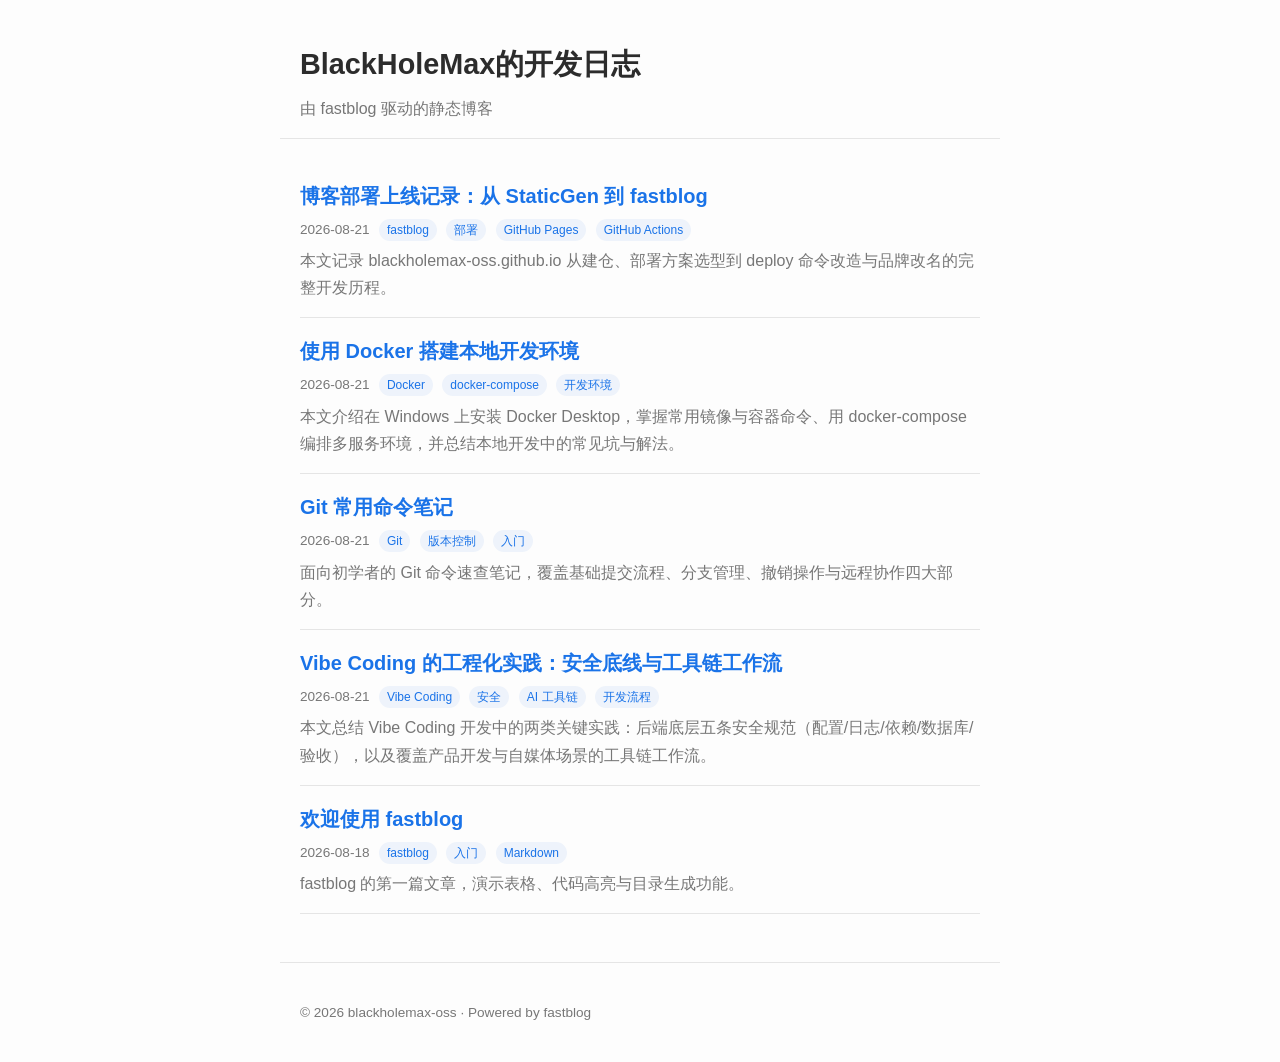
==== index.html @ 2dd8b475 "docs: 新增文章：Vibe Coding 的工程化实践" ====
<!DOCTYPE html>
<html lang="zh-CN">
<head>
  <meta charset="utf-8">
  <meta name="viewport" content="width=device-width, initial-scale=1">
  <title>BlackHoleMax的开发日志 - 首页</title>
  <meta name="description" content="由 fastblog 驱动的静态博客">
  <link rel="stylesheet" href="/static/css/style.css">
</head>
<body>
  <header class="site-header">
    <h1 class="site-title"><a href="/index.html">BlackHoleMax的开发日志</a></h1>
    <p class="site-description">由 fastblog 驱动的静态博客</p>
  </header>

  <main class="site-main">
    
<section class="post-list">
  
  <article class="post-item">
    <h2 class="post-item-title">
      <a href="/posts/blog-deploy-journey.html">博客部署上线记录：从 StaticGen 到 fastblog</a>
    </h2>
    <p class="post-meta">
      2026-08-21
      
      <span class="tag">fastblog</span>
      
      <span class="tag">部署</span>
      
      <span class="tag">GitHub Pages</span>
      
      <span class="tag">GitHub Actions</span>
      
    </p>
    
    <p class="post-summary">本文记录 blackholemax-oss.github.io 从建仓、部署方案选型到 deploy 命令改造与品牌改名的完整开发历程。</p>
    
  </article>
  
  <article class="post-item">
    <h2 class="post-item-title">
      <a href="/posts/docker-local-dev-env.html">使用 Docker 搭建本地开发环境</a>
    </h2>
    <p class="post-meta">
      2026-08-21
      
      <span class="tag">Docker</span>
      
      <span class="tag">docker-compose</span>
      
      <span class="tag">开发环境</span>
      
    </p>
    
    <p class="post-summary">本文介绍在 Windows 上安装 Docker Desktop，掌握常用镜像与容器命令、用 docker-compose 编排多服务环境，并总结本地开发中的常见坑与解法。</p>
    
  </article>
  
  <article class="post-item">
    <h2 class="post-item-title">
      <a href="/posts/git-common-commands.html">Git 常用命令笔记</a>
    </h2>
    <p class="post-meta">
      2026-08-21
      
      <span class="tag">Git</span>
      
      <span class="tag">版本控制</span>
      
      <span class="tag">入门</span>
      
    </p>
    
    <p class="post-summary">面向初学者的 Git 命令速查笔记，覆盖基础提交流程、分支管理、撤销操作与远程协作四大部分。</p>
    
  </article>
  
  <article class="post-item">
    <h2 class="post-item-title">
      <a href="/posts/vibe-coding-practices.html">Vibe Coding 的工程化实践：安全底线与工具链工作流</a>
    </h2>
    <p class="post-meta">
      2026-08-21
      
      <span class="tag">Vibe Coding</span>
      
      <span class="tag">安全</span>
      
      <span class="tag">AI 工具链</span>
      
      <span class="tag">开发流程</span>
      
    </p>
    
    <p class="post-summary">本文总结 Vibe Coding 开发中的两类关键实践：后端底层五条安全规范（配置/日志/依赖/数据库/验收），以及覆盖产品开发与自媒体场景的工具链工作流。</p>
    
  </article>
  
  <article class="post-item">
    <h2 class="post-item-title">
      <a href="/posts/欢迎使用-fastblog.html">欢迎使用 fastblog</a>
    </h2>
    <p class="post-meta">
      2026-08-18
      
      <span class="tag">fastblog</span>
      
      <span class="tag">入门</span>
      
      <span class="tag">Markdown</span>
      
    </p>
    
    <p class="post-summary">fastblog 的第一篇文章，演示表格、代码高亮与目录生成功能。</p>
    
  </article>
  
</section>

  </main>

  <footer class="site-footer">
    <p>&copy; 2026 blackholemax-oss · Powered by fastblog</p>
  </footer>
</body>
</html>
---- static/css/style.css ----
:root {
  --color-bg: #fdfdfd;
  --color-text: #2c2c2c;
  --color-muted: #777;
  --color-accent: #1a73e8;
  --color-border: #e5e5e5;
  --color-table-head: #f0f4f8;
  --color-table-stripe: #f8fafc;
  --color-table-hover: #eef3fb;
  --color-code-bg: #0d1117;
  --color-code-text: #e6edf3;
  --color-code-border: #30363d;
  --max-width: 720px;
}

* { box-sizing: border-box; }

body {
  margin: 0;
  font-family: -apple-system, "Segoe UI", "PingFang SC", "Microsoft YaHei", sans-serif;
  color: var(--color-text);
  background: var(--color-bg);
  line-height: 1.7;
}

.site-header, .site-main, .site-footer {
  max-width: var(--max-width);
  margin: 0 auto;
  padding: 0 1.25rem;
}

.site-header { padding-top: 2.5rem; padding-bottom: 1rem; border-bottom: 1px solid var(--color-border); }
.site-title { margin: 0; font-size: 1.8rem; }
.site-title a { color: var(--color-text); text-decoration: none; }
.site-description { margin: 0.35rem 0 0; color: var(--color-muted); }

.site-main { padding-top: 1.5rem; padding-bottom: 3rem; }

.post-item { padding: 1rem 0; border-bottom: 1px solid var(--color-border); }
.post-item-title { margin: 0 0 0.3rem; font-size: 1.25rem; }
.post-item-title a { color: var(--color-accent); text-decoration: none; }
.post-meta { margin: 0; font-size: 0.85rem; color: var(--color-muted); }
.tag {
  display: inline-block;
  margin-left: 0.35rem;
  padding: 0.05rem 0.5rem;
  border-radius: 999px;
  background: #eef3fb;
  color: var(--color-accent);
  font-size: 0.75rem;
}
.post-summary { margin: 0.4rem 0 0; color: var(--color-muted); }
.post-empty { color: var(--color-muted); }

.post-title { margin-bottom: 0.3rem; }
.post-content img { max-width: 100%; border-radius: 8px; }

/* ---------- 代码块与行内代码 ---------- */
.post-content code {
  font-family: "SFMono-Regular", Consolas, "Liberation Mono", monospace;
  font-size: 0.9em;
}
.post-content :not(pre) > code {
  padding: 0.15em 0.45em;
  border-radius: 5px;
  background: #f0f2f5;
  color: #c7254e;
  font-size: 0.85em;
}
.post-content pre {
  margin: 1.1rem 0;
  padding: 1rem 1.15rem;
  overflow-x: auto;
  border-radius: 10px;
  background: var(--color-code-bg);
  color: var(--color-code-text);
  border: 1px solid var(--color-code-border);
  box-shadow: 0 2px 10px rgba(0, 0, 0, 0.06);
  line-height: 1.6;
}
.post-content pre code {
  padding: 0;
  background: transparent;
  color: inherit;
  font-size: 0.88em;
}
.post-content .highlight {
  margin: 1.1rem 0;
  border-radius: 10px;
  background: var(--color-code-bg);
  border: 1px solid var(--color-code-border);
  box-shadow: 0 2px 10px rgba(0, 0, 0, 0.06);
}
.post-content .highlight pre {
  margin: 0;
  border: 0;
  border-radius: 10px;
  box-shadow: none;
}

/* ---------- 表格样式 ---------- */
.post-content table {
  width: 100%;
  margin: 1.25rem 0;
  border-collapse: separate;
  border-spacing: 0;
  border: 1px solid var(--color-border);
  border-radius: 10px;
  overflow: hidden;
  font-size: 0.95rem;
  box-shadow: 0 1px 4px rgba(0, 0, 0, 0.05);
}
.post-content th,
.post-content td {
  padding: 0.7rem 0.9rem;
  text-align: left;
  border-bottom: 1px solid var(--color-border);
  vertical-align: top;
}
.post-content thead th {
  background: var(--color-table-head);
  color: #1f2933;
  font-weight: 600;
  letter-spacing: 0.02em;
  border-bottom: 2px solid #d9e2ec;
}
.post-content tbody tr:nth-child(even) {
  background: var(--color-table-stripe);
}
.post-content tbody tr:hover {
  background: var(--color-table-hover);
  transition: background 0.15s ease;
}
.post-content tbody tr:last-child td {
  border-bottom: 0;
}

.post-toc {
  padding: 0.6rem 1rem;
  border: 1px solid var(--color-border);
  border-radius: 8px;
  background: #fafafa;
  font-size: 0.9rem;
}
.post-toc ul { margin: 0.3rem 0; padding-left: 1.2rem; }
.post-toc a { color: var(--color-accent); text-decoration: none; }

.site-footer {
  padding: 1.5rem 1.25rem;
  border-top: 1px solid var(--color-border);
  color: var(--color-muted);
  font-size: 0.85rem;
}

/* ---------- Pygments 语法高亮配色（github-dark） ---------- */
.post-content .highlight td.linenos .normal { color: #6e7681; background-color: #0d1117; padding-left: 5px; padding-right: 5px; }
.post-content .highlight span.linenos { color: #6e7681; background-color: #0d1117; padding-left: 5px; padding-right: 5px; }
.post-content .highlight td.linenos .special { color: #e6edf3; background-color: #6e7681; padding-left: 5px; padding-right: 5px; }
.post-content .highlight span.linenos.special { color: #e6edf3; background-color: #6e7681; padding-left: 5px; padding-right: 5px; }
.post-content .highlight .hll { background-color: #6e7681 }
.post-content .highlight .c { color: #8B949E; font-style: italic } /* Comment */
.post-content .highlight .err { color: #F85149 } /* Error */
.post-content .highlight .esc { color: #E6EDF3 } /* Escape */
.post-content .highlight .g { color: #E6EDF3 } /* Generic */
.post-content .highlight .k { color: #FF7B72 } /* Keyword */
.post-content .highlight .l { color: #A5D6FF } /* Literal */
.post-content .highlight .n { color: #E6EDF3 } /* Name */
.post-content .highlight .o { color: #FF7B72; font-weight: bold } /* Operator */
.post-content .highlight .x { color: #E6EDF3 } /* Other */
.post-content .highlight .p { color: #E6EDF3 } /* Punctuation */
.post-content .highlight .ch { color: #8B949E; font-style: italic } /* Comment.Hashbang */
.post-content .highlight .cm { color: #8B949E; font-style: italic } /* Comment.Multiline */
.post-content .highlight .cp { color: #8B949E; font-weight: bold; font-style: italic } /* Comment.Preproc */
.post-content .highlight .cpf { color: #8B949E; font-style: italic } /* Comment.PreprocFile */
.post-content .highlight .c1 { color: #8B949E; font-style: italic } /* Comment.Single */
.post-content .highlight .cs { color: #8B949E; font-weight: bold; font-style: italic } /* Comment.Special */
.post-content .highlight .gd { color: #FFA198; background-color: #490202 } /* Generic.Deleted */
.post-content .highlight .ge { color: #E6EDF3; font-style: italic } /* Generic.Emph */
.post-content .highlight .ges { color: #E6EDF3; font-weight: bold; font-style: italic } /* Generic.EmphStrong */
.post-content .highlight .gr { color: #FFA198 } /* Generic.Error */
.post-content .highlight .gh { color: #79C0FF; font-weight: bold } /* Generic.Heading */
.post-content .highlight .gi { color: #56D364; background-color: #0F5323 } /* Generic.Inserted */
.post-content .highlight .go { color: #8B949E } /* Generic.Output */
.post-content .highlight .gp { color: #8B949E } /* Generic.Prompt */
.post-content .highlight .gs { color: #E6EDF3; font-weight: bold } /* Generic.Strong */
.post-content .highlight .gu { color: #79C0FF } /* Generic.Subheading */
.post-content .highlight .gt { color: #FF7B72 } /* Generic.Traceback */
.post-content .highlight .g-Underline { color: #E6EDF3; text-decoration: underline } /* Generic.Underline */
.post-content .highlight .kc { color: #79C0FF } /* Keyword.Constant */
.post-content .highlight .kd { color: #FF7B72 } /* Keyword.Declaration */
.post-content .highlight .kn { color: #FF7B72 } /* Keyword.Namespace */
.post-content .highlight .kp { color: #79C0FF } /* Keyword.Pseudo */
.post-content .highlight .kr { color: #FF7B72 } /* Keyword.Reserved */
.post-content .highlight .kt { color: #FF7B72 } /* Keyword.Type */
.post-content .highlight .ld { color: #79C0FF } /* Literal.Date */
.post-content .highlight .m { color: #A5D6FF } /* Literal.Number */
.post-content .highlight .s { color: #A5D6FF } /* Literal.String */
.post-content .highlight .na { color: #E6EDF3 } /* Name.Attribute */
.post-content .highlight .nb { color: #E6EDF3 } /* Name.Builtin */
.post-content .highlight .nc { color: #F0883E; font-weight: bold } /* Name.Class */
.post-content .highlight .no { color: #79C0FF; font-weight: bold } /* Name.Constant */
.post-content .highlight .nd { color: #D2A8FF; font-weight: bold } /* Name.Decorator */
.post-content .highlight .ni { color: #FFA657 } /* Name.Entity */
.post-content .highlight .ne { color: #F0883E; font-weight: bold } /* Name.Exception */
.post-content .highlight .nf { color: #D2A8FF; font-weight: bold } /* Name.Function */
.post-content .highlight .nl { color: #79C0FF; font-weight: bold } /* Name.Label */
.post-content .highlight .nn { color: #FF7B72 } /* Name.Namespace */
.post-content .highlight .nx { color: #E6EDF3 } /* Name.Other */
.post-content .highlight .py { color: #79C0FF } /* Name.Property */
.post-content .highlight .nt { color: #7EE787 } /* Name.Tag */
.post-content .highlight .nv { color: #79C0FF } /* Name.Variable */
.post-content .highlight .ow { color: #FF7B72; font-weight: bold } /* Operator.Word */
.post-content .highlight .pm { color: #E6EDF3 } /* Punctuation.Marker */
.post-content .highlight .w { color: #6E7681 } /* Text.Whitespace */
.post-content .highlight .mb { color: #A5D6FF } /* Literal.Number.Bin */
.post-content .highlight .mf { color: #A5D6FF } /* Literal.Number.Float */
.post-content .highlight .mh { color: #A5D6FF } /* Literal.Number.Hex */
.post-content .highlight .mi { color: #A5D6FF } /* Literal.Number.Integer */
.post-content .highlight .mo { color: #A5D6FF } /* Literal.Number.Oct */
.post-content .highlight .sa { color: #79C0FF } /* Literal.String.Affix */
.post-content .highlight .sb { color: #A5D6FF } /* Literal.String.Backtick */
.post-content .highlight .sc { color: #A5D6FF } /* Literal.String.Char */
.post-content .highlight .dl { color: #79C0FF } /* Literal.String.Delimiter */
.post-content .highlight .sd { color: #A5D6FF } /* Literal.String.Doc */
.post-content .highlight .s2 { color: #A5D6FF } /* Literal.String.Double */
.post-content .highlight .se { color: #79C0FF } /* Literal.String.Escape */
.post-content .highlight .sh { color: #79C0FF } /* Literal.String.Heredoc */
.post-content .highlight .si { color: #A5D6FF } /* Literal.String.Interpol */
.post-content .highlight .sx { color: #A5D6FF } /* Literal.String.Other */
.post-content .highlight .sr { color: #79C0FF } /* Literal.String.Regex */
.post-content .highlight .s1 { color: #A5D6FF } /* Literal.String.Single */
.post-content .highlight .ss { color: #A5D6FF } /* Literal.String.Symbol */
.post-content .highlight .bp { color: #E6EDF3 } /* Name.Builtin.Pseudo */
.post-content .highlight .fm { color: #D2A8FF; font-weight: bold } /* Name.Function.Magic */
.post-content .highlight .vc { color: #79C0FF } /* Name.Variable.Class */
.post-content .highlight .vg { color: #79C0FF } /* Name.Variable.Global */
.post-content .highlight .vi { color: #79C0FF } /* Name.Variable.Instance */
.post-content .highlight .vm { color: #79C0FF } /* Name.Variable.Magic */
.post-content .highlight .il { color: #A5D6FF } /* Literal.Number.Integer.Long */
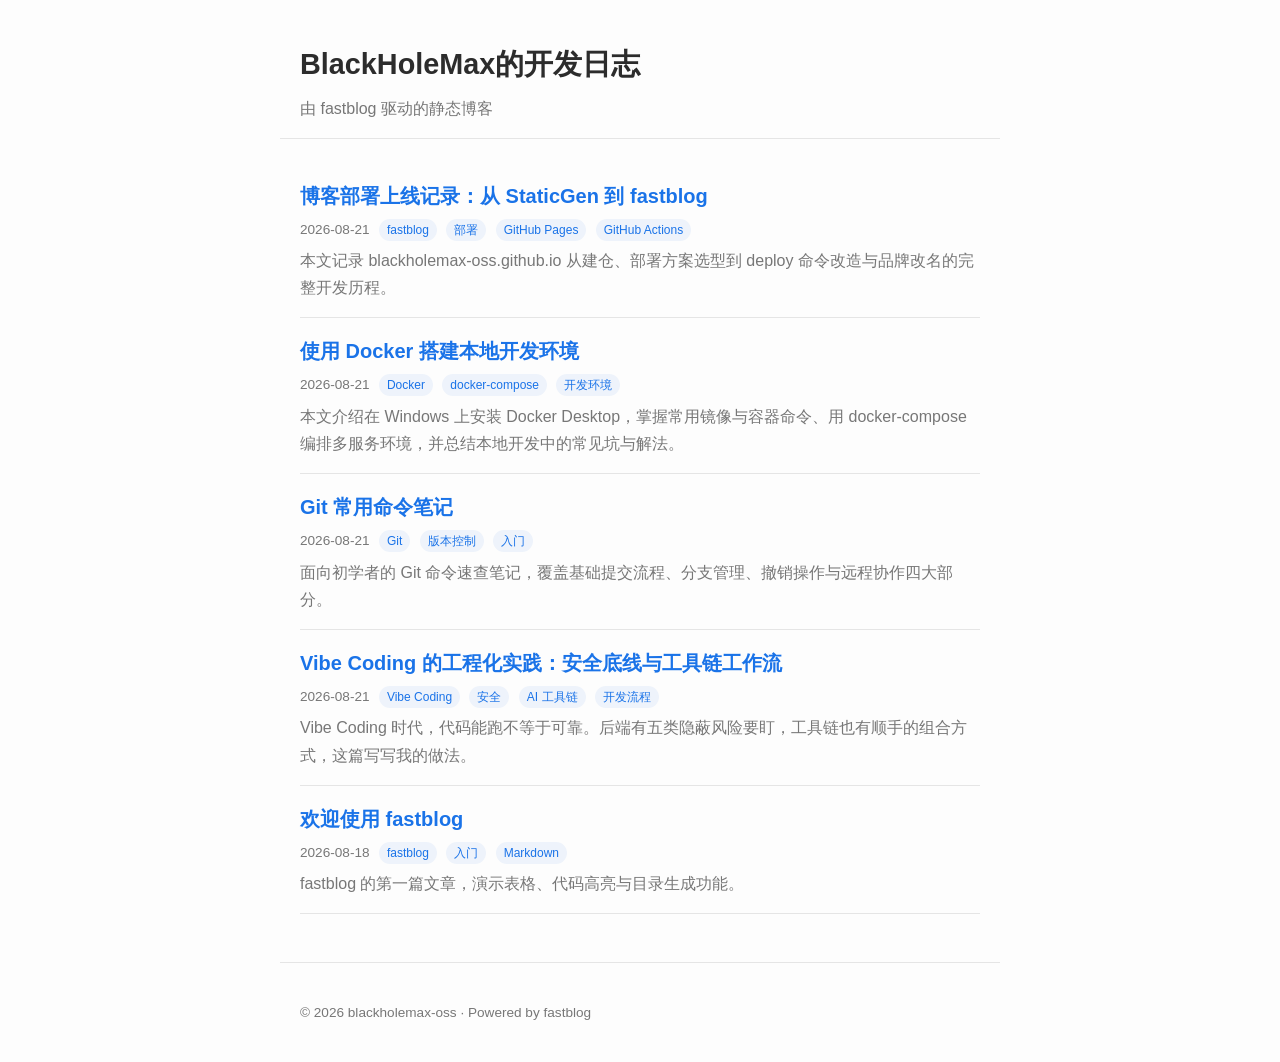
==== commit 995ddebf: "docs: 文章去 AI 味重写：Vibe Coding 的工程化实践" ====
--- a/index.html
+++ b/index.html
@@ -93,7 +93,7 @@
       
     </p>
     
-    <p class="post-summary">本文总结 Vibe Coding 开发中的两类关键实践：后端底层五条安全规范（配置/日志/依赖/数据库/验收），以及覆盖产品开发与自媒体场景的工具链工作流。</p>
+    <p class="post-summary">Vibe Coding 时代，代码能跑不等于可靠。后端有五类隐蔽风险要盯，工具链也有顺手的组合方式，这篇写写我的做法。</p>
     
   </article>
   
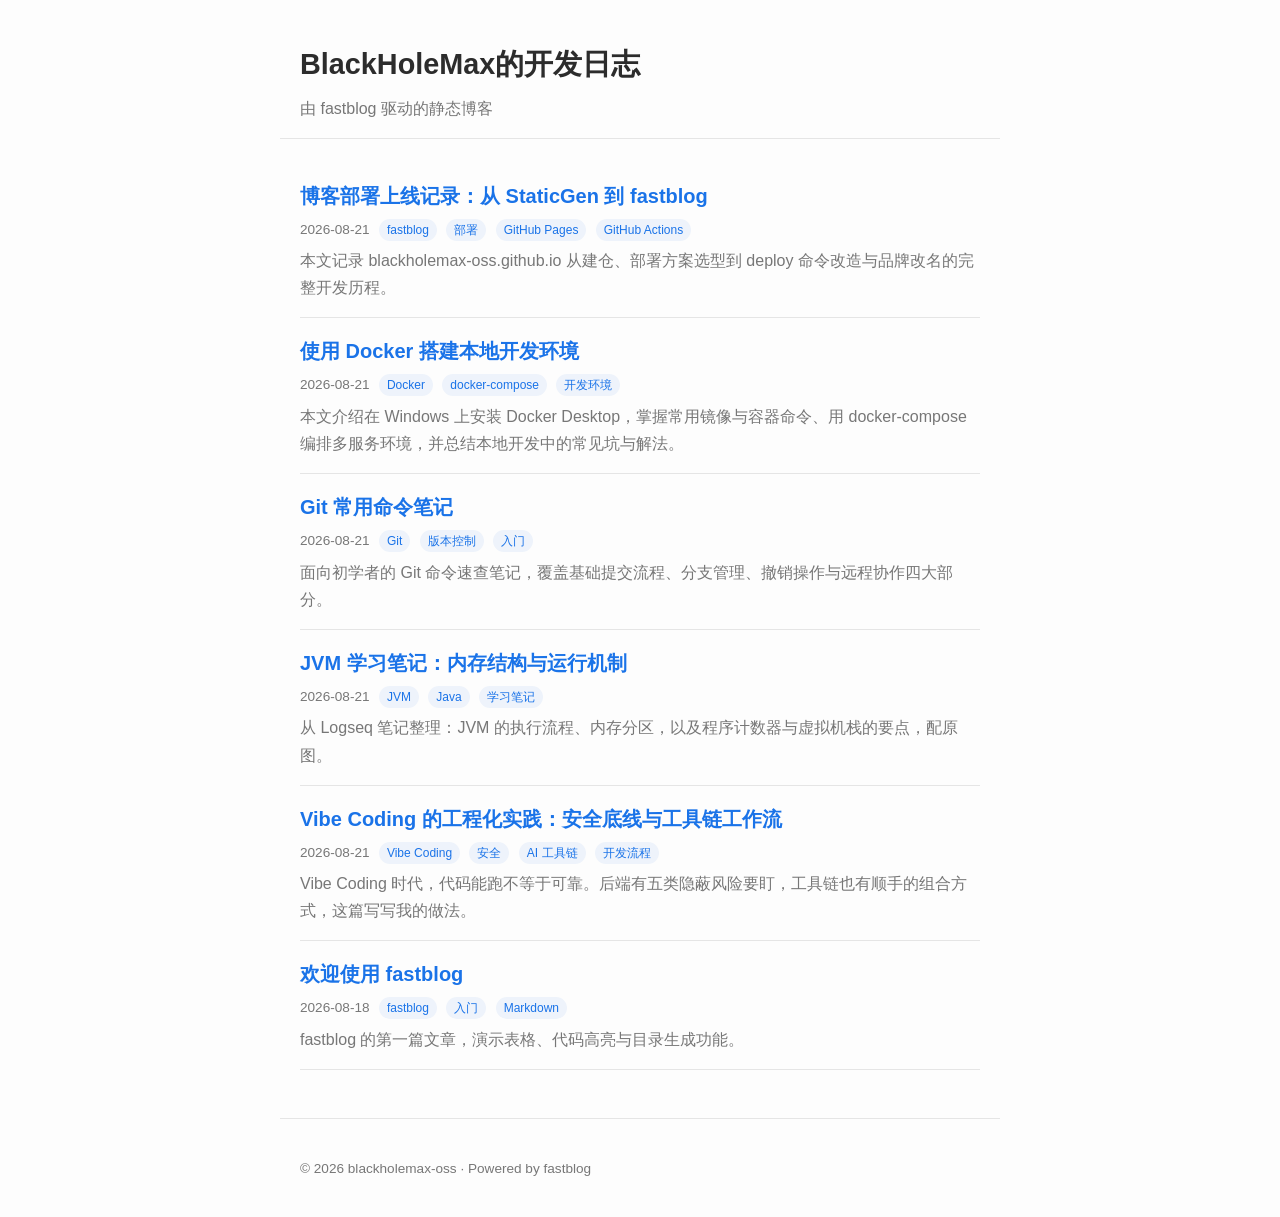
==== commit 0e51f5b3: "docs: 新增文章：JVM 学习笔记" ====
--- a/index.html
+++ b/index.html
@@ -78,6 +78,25 @@
   
   <article class="post-item">
     <h2 class="post-item-title">
+      <a href="/posts/jvm-notes.html">JVM 学习笔记：内存结构与运行机制</a>
+    </h2>
+    <p class="post-meta">
+      2026-08-21
+      
+      <span class="tag">JVM</span>
+      
+      <span class="tag">Java</span>
+      
+      <span class="tag">学习笔记</span>
+      
+    </p>
+    
+    <p class="post-summary">从 Logseq 笔记整理：JVM 的执行流程、内存分区，以及程序计数器与虚拟机栈的要点，配原图。</p>
+    
+  </article>
+  
+  <article class="post-item">
+    <h2 class="post-item-title">
       <a href="/posts/vibe-coding-practices.html">Vibe Coding 的工程化实践：安全底线与工具链工作流</a>
     </h2>
     <p class="post-meta">
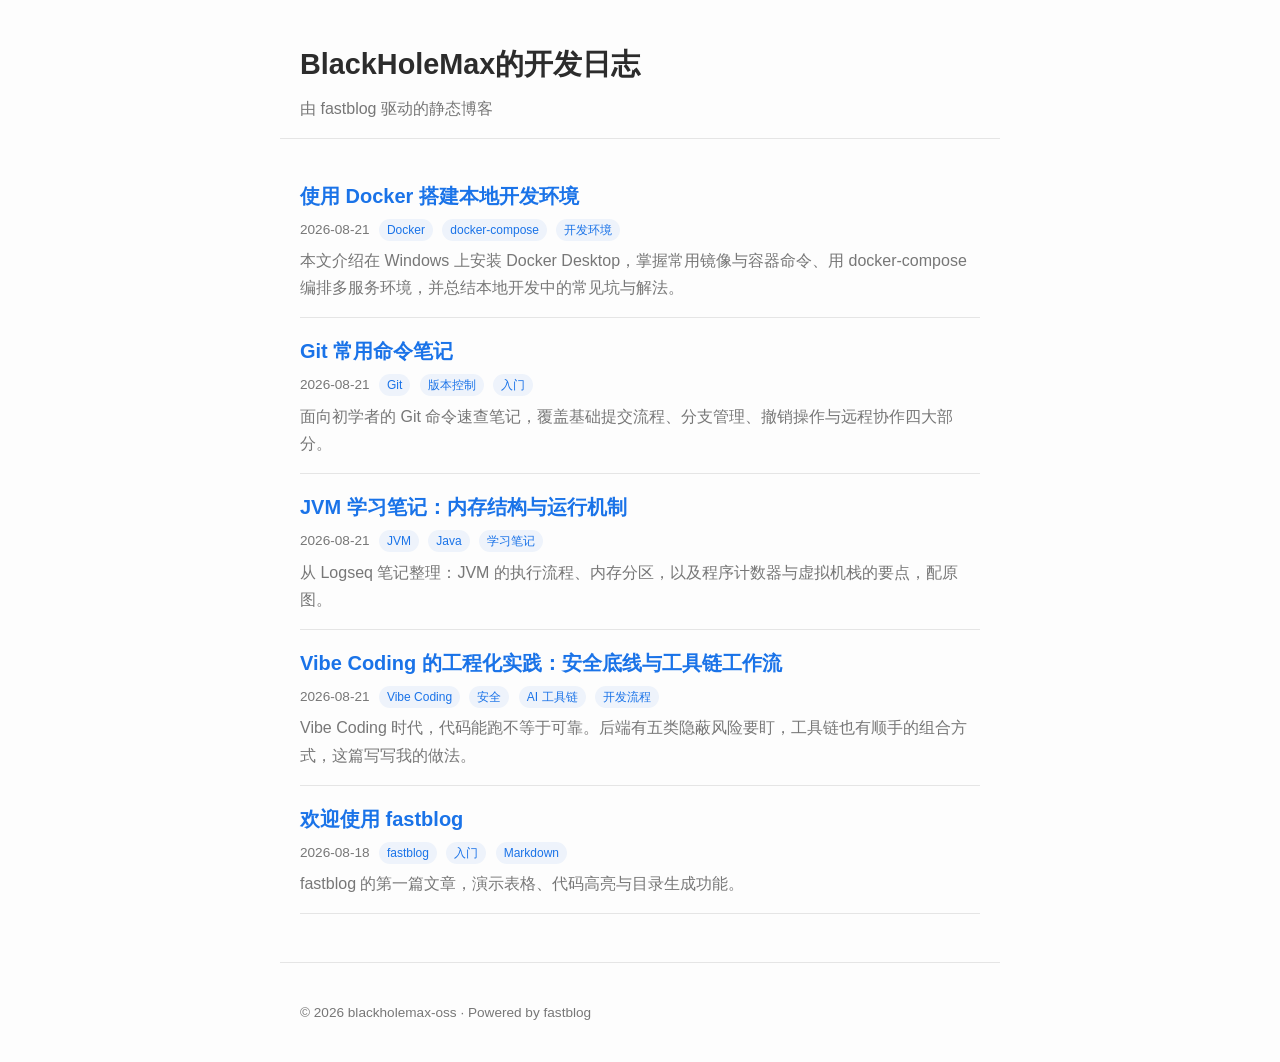
==== commit 37c23c10: "docs: 删除文章：博客部署上线记录" ====
--- a/index.html
+++ b/index.html
@@ -16,27 +16,6 @@
   <main class="site-main">
     
 <section class="post-list">
-  
-  <article class="post-item">
-    <h2 class="post-item-title">
-      <a href="/posts/blog-deploy-journey.html">博客部署上线记录：从 StaticGen 到 fastblog</a>
-    </h2>
-    <p class="post-meta">
-      2026-08-21
-      
-      <span class="tag">fastblog</span>
-      
-      <span class="tag">部署</span>
-      
-      <span class="tag">GitHub Pages</span>
-      
-      <span class="tag">GitHub Actions</span>
-      
-    </p>
-    
-    <p class="post-summary">本文记录 blackholemax-oss.github.io 从建仓、部署方案选型到 deploy 命令改造与品牌改名的完整开发历程。</p>
-    
-  </article>
   
   <article class="post-item">
     <h2 class="post-item-title">
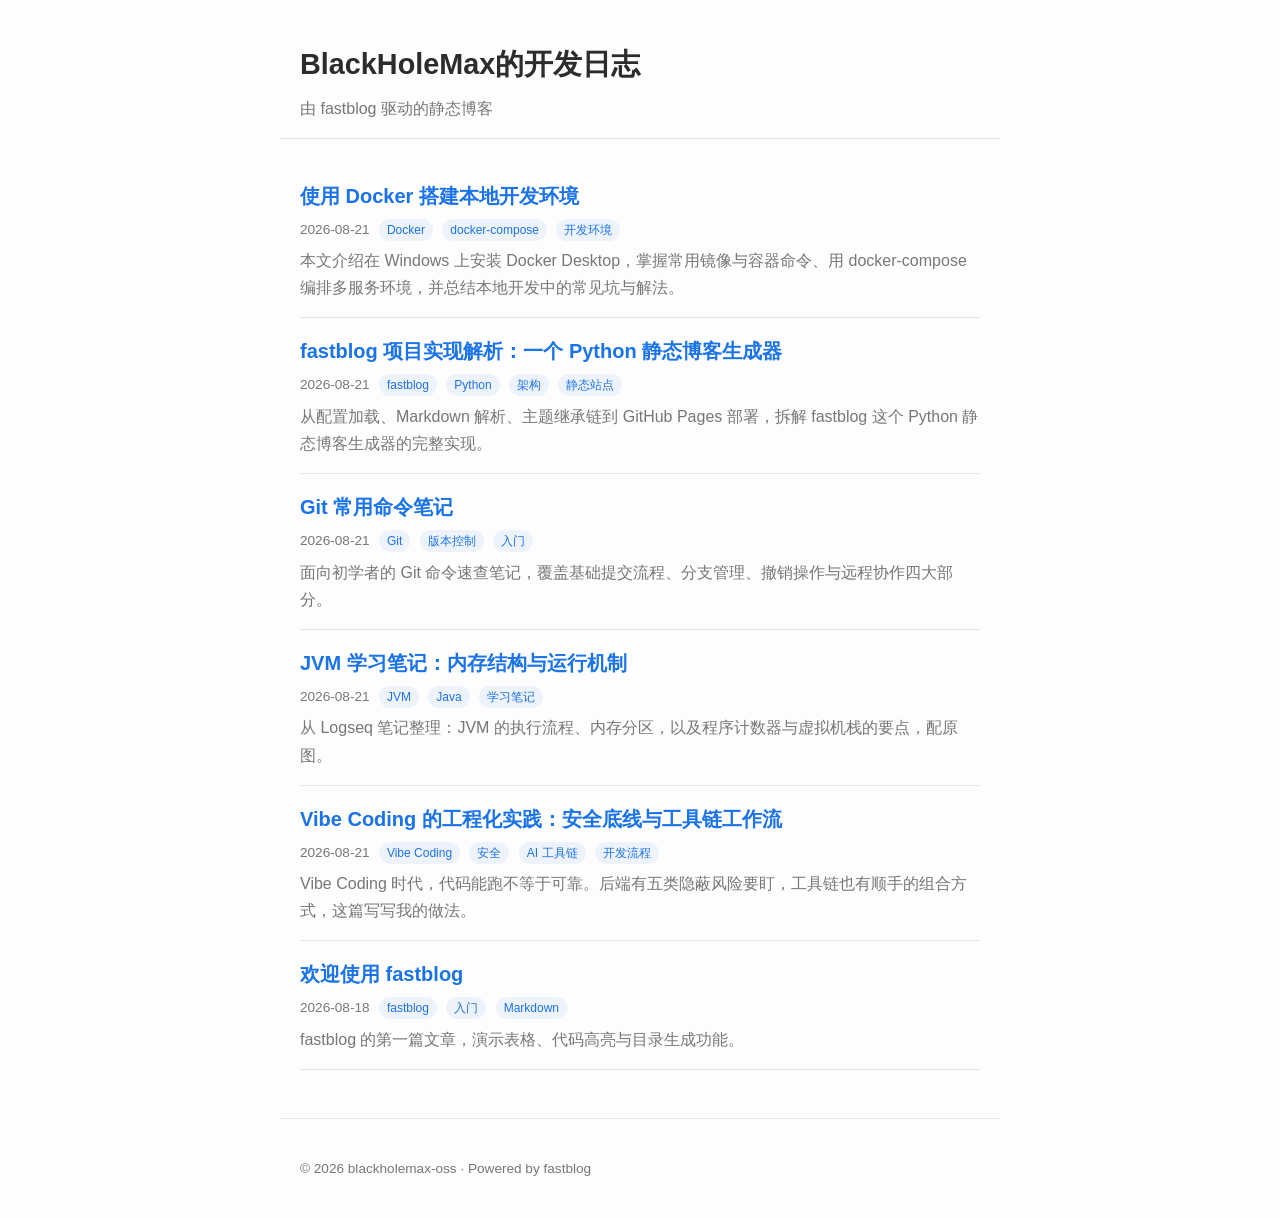
==== commit b549ce47: "docs: 新增文章：fastblog 项目实现解析" ====
--- a/index.html
+++ b/index.html
@@ -33,6 +33,27 @@
     </p>
     
     <p class="post-summary">本文介绍在 Windows 上安装 Docker Desktop，掌握常用镜像与容器命令、用 docker-compose 编排多服务环境，并总结本地开发中的常见坑与解法。</p>
+    
+  </article>
+  
+  <article class="post-item">
+    <h2 class="post-item-title">
+      <a href="/posts/fastblog-project-impl.html">fastblog 项目实现解析：一个 Python 静态博客生成器</a>
+    </h2>
+    <p class="post-meta">
+      2026-08-21
+      
+      <span class="tag">fastblog</span>
+      
+      <span class="tag">Python</span>
+      
+      <span class="tag">架构</span>
+      
+      <span class="tag">静态站点</span>
+      
+    </p>
+    
+    <p class="post-summary">从配置加载、Markdown 解析、主题继承链到 GitHub Pages 部署，拆解 fastblog 这个 Python 静态博客生成器的完整实现。</p>
     
   </article>
   
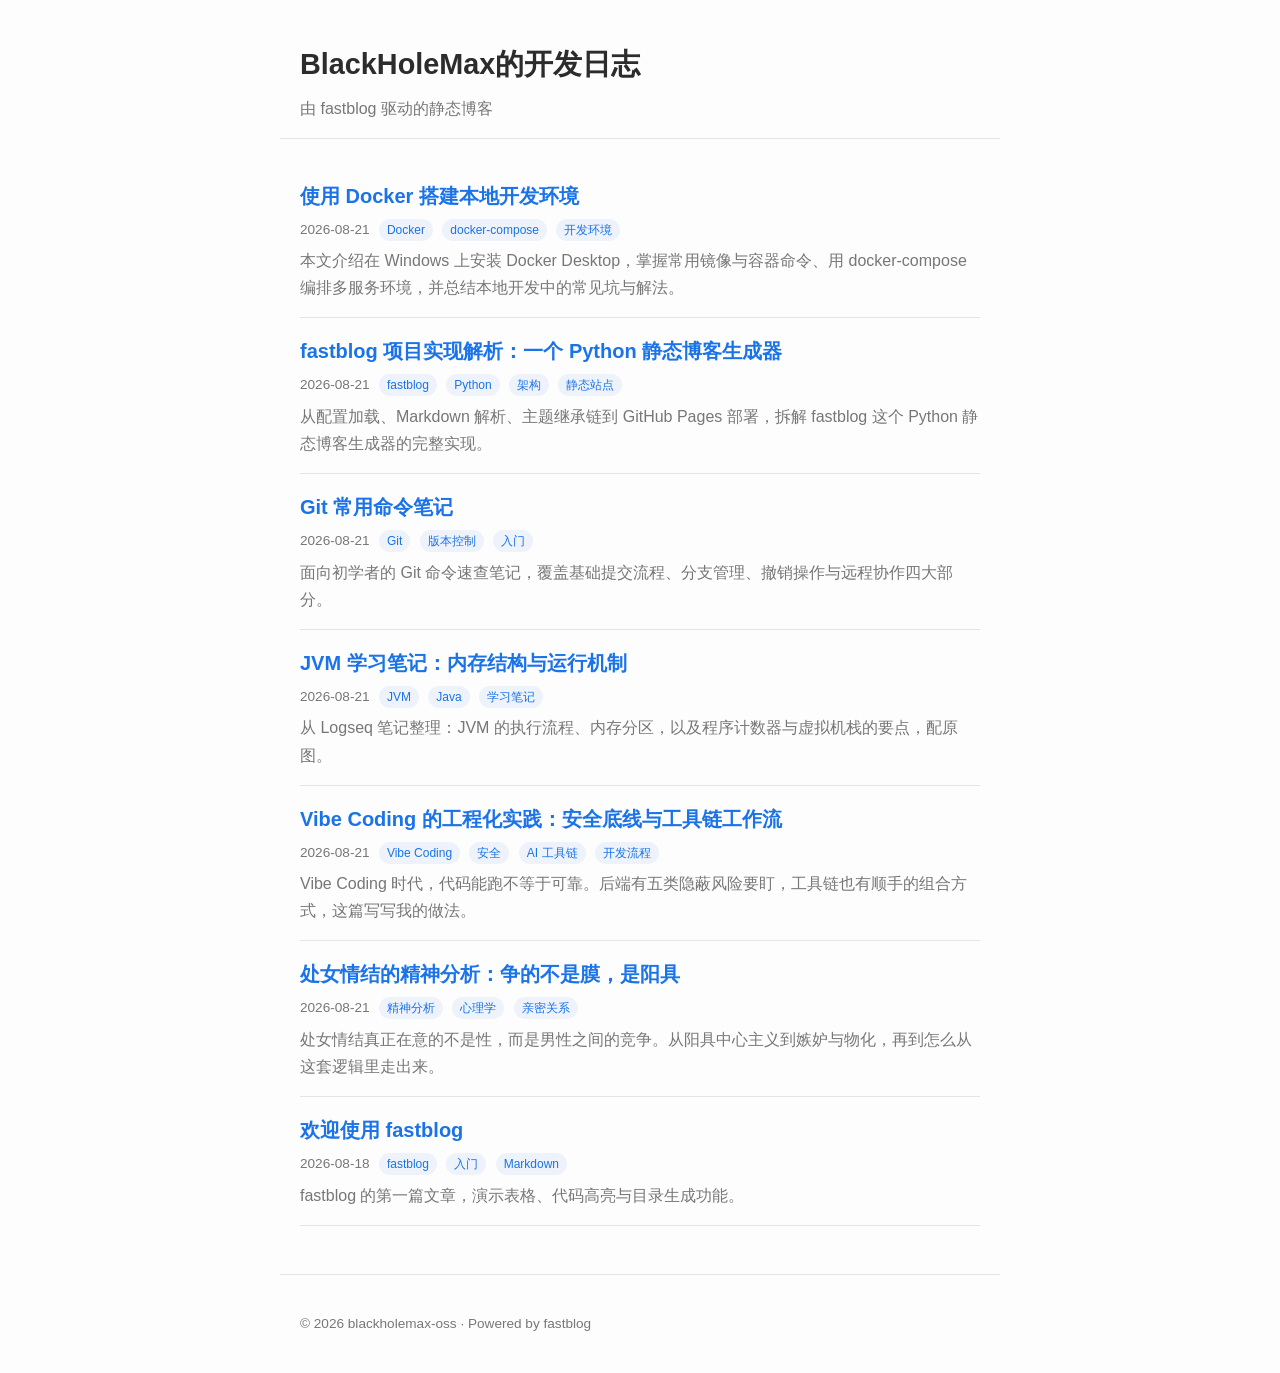
==== commit 8ce3d0b8: "docs: 新增文章：处女情结的精神分析" ====
--- a/index.html
+++ b/index.html
@@ -118,6 +118,25 @@
   
   <article class="post-item">
     <h2 class="post-item-title">
+      <a href="/posts/virginity-complex-psychoanalysis.html">处女情结的精神分析：争的不是膜，是阳具</a>
+    </h2>
+    <p class="post-meta">
+      2026-08-21
+      
+      <span class="tag">精神分析</span>
+      
+      <span class="tag">心理学</span>
+      
+      <span class="tag">亲密关系</span>
+      
+    </p>
+    
+    <p class="post-summary">处女情结真正在意的不是性，而是男性之间的竞争。从阳具中心主义到嫉妒与物化，再到怎么从这套逻辑里走出来。</p>
+    
+  </article>
+  
+  <article class="post-item">
+    <h2 class="post-item-title">
       <a href="/posts/欢迎使用-fastblog.html">欢迎使用 fastblog</a>
     </h2>
     <p class="post-meta">
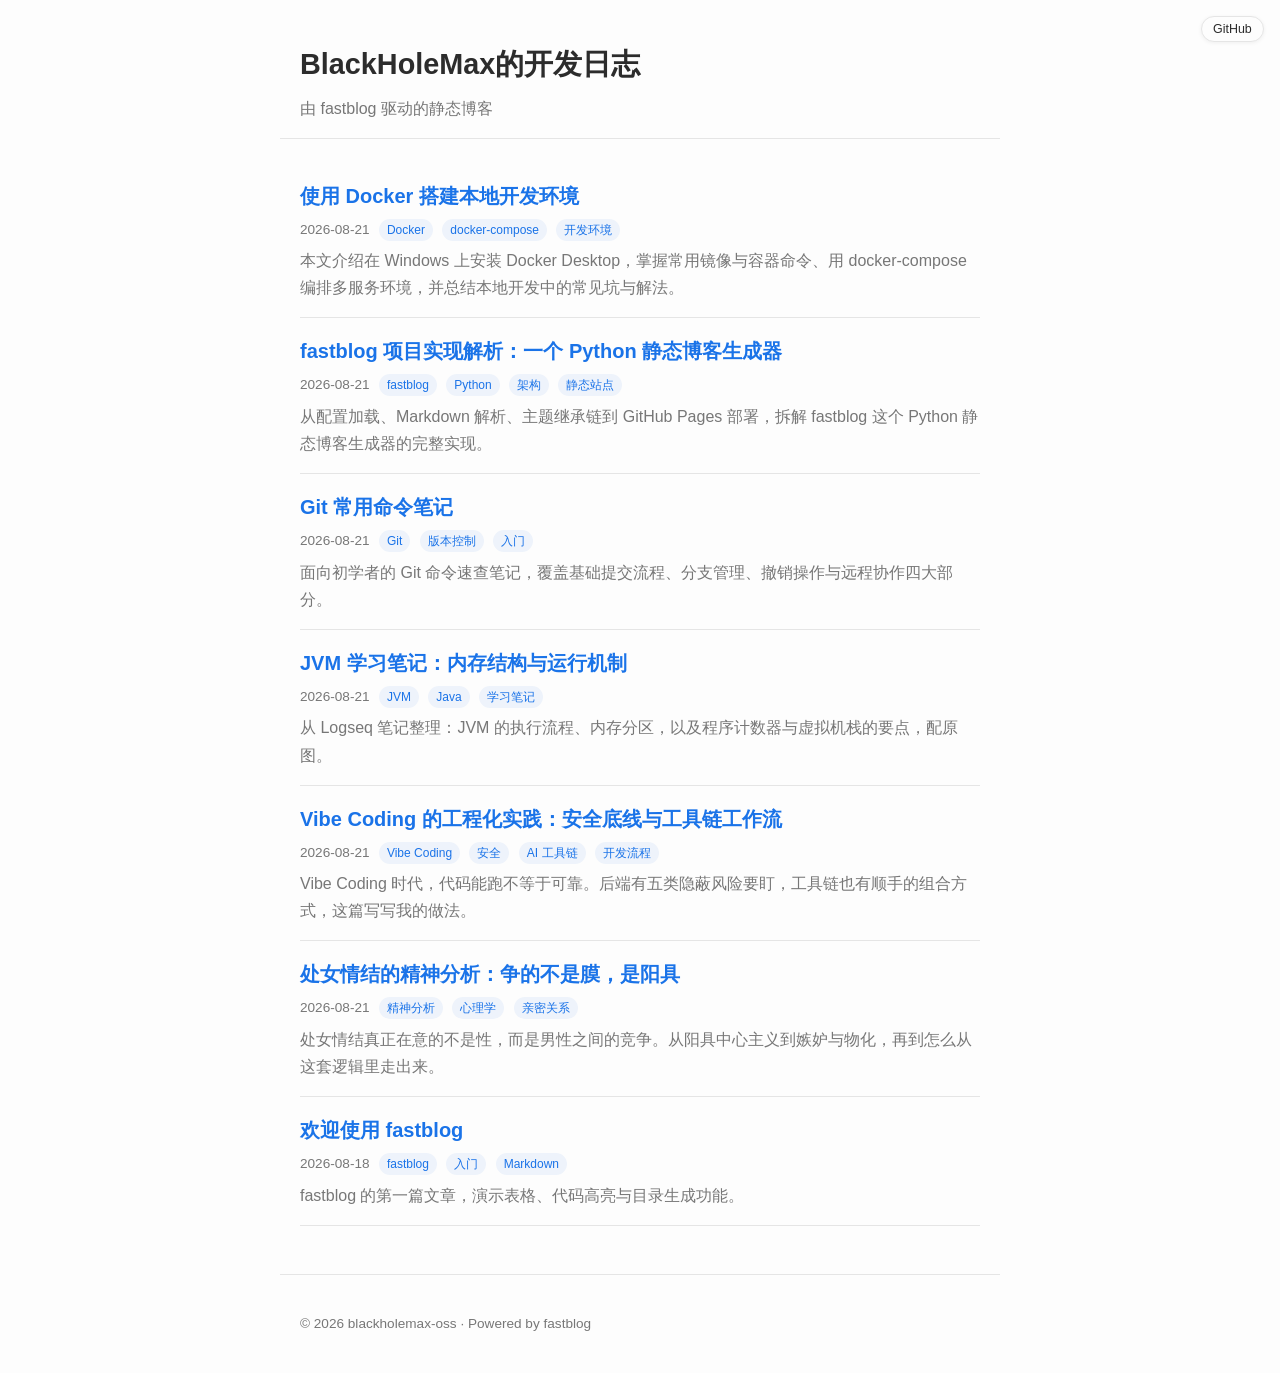
==== commit afc9423d: "fastblog build 2026-10-02 14:47:51" ====
--- a/index.html
+++ b/index.html
@@ -8,6 +8,13 @@
   <link rel="stylesheet" href="/static/css/style.css">
 </head>
 <body>
+  
+<nav class="social-links social-links--top-right" aria-label="社交账号">
+  <a class="social-link social-link--github" href="https://github.com/blackholemax-oss" target="_blank" rel="noopener noreferrer" aria-label="GitHub">
+    <span class="social-link-text">GitHub</span>
+  </a>
+</nav>
+
   <header class="site-header">
     <h1 class="site-title"><a href="/index.html">BlackHoleMax的开发日志</a></h1>
     <p class="site-description">由 fastblog 驱动的静态博客</p>
@@ -159,6 +166,7 @@
   </main>
 
   <footer class="site-footer">
+    
     <p>&copy; 2026 blackholemax-oss · Powered by fastblog</p>
   </footer>
 </body>
--- a/static/css/style.css
+++ b/static/css/style.css
@@ -150,6 +150,138 @@
   border-top: 1px solid var(--color-border);
   color: var(--color-muted);
   font-size: 0.85rem;
+}
+
+/* ---------- 社交账号标签与二维码 ---------- */
+.social-links {
+  display: flex;
+  flex-wrap: wrap;
+  gap: 0.5rem;
+}
+
+/* 网页四角：固定悬浮 */
+.social-links--top-left,
+.social-links--top-right,
+.social-links--bottom-left,
+.social-links--bottom-right {
+  position: fixed;
+  z-index: 60;
+  flex-direction: column;
+  gap: 0.4rem;
+}
+.social-links--top-left { top: 1rem; left: 1rem; }
+.social-links--top-right { top: 1rem; right: 1rem; }
+.social-links--bottom-left { bottom: 1rem; left: 1rem; }
+.social-links--bottom-right { bottom: 1rem; right: 1rem; }
+
+/* 网页下方：页脚内联，居中 */
+.social-links--bottom {
+  justify-content: center;
+  margin-bottom: 0.8rem;
+}
+
+.social-link {
+  position: relative;
+  display: inline-flex;
+  align-items: center;
+  justify-content: center;
+  padding: 0.35rem 0.7rem;
+  border: 1px solid var(--color-border);
+  border-radius: 999px;
+  background: var(--color-bg);
+  color: var(--color-text);
+  font-size: 0.78rem;
+  line-height: 1;
+  text-decoration: none;
+  cursor: pointer;
+  box-shadow: 0 1px 4px rgba(0, 0, 0, 0.06);
+  transition: color 0.15s ease, background 0.15s ease, border-color 0.15s ease,
+    transform 0.15s ease;
+}
+.social-link:hover,
+.social-link:focus-visible {
+  transform: translateY(-1px);
+}
+.social-link--github:hover,
+.social-link--github:focus-visible { color: #fff; background: #24292f; border-color: #24292f; }
+.social-link--gitee:hover,
+.social-link--gitee:focus-visible { color: #fff; background: #c71d23; border-color: #c71d23; }
+.social-link--email:hover,
+.social-link--email:focus-visible { color: #fff; background: #1a73e8; border-color: #1a73e8; }
+.social-link--wechat:hover,
+.social-link--wechat:focus-visible { color: #fff; background: #07c160; border-color: #07c160; }
+.social-link--qq:hover,
+.social-link--qq:focus-visible { color: #fff; background: #12b7f5; border-color: #12b7f5; }
+.social-link-text { white-space: nowrap; }
+
+/* 二维码浮层：默认在标签下方居中展开 */
+.social-qr {
+  position: absolute;
+  top: calc(100% + 0.5rem);
+  left: 50%;
+  width: 132px;
+  height: 132px;
+  padding: 6px;
+  border: 1px solid var(--color-border);
+  border-radius: 10px;
+  background: #fff;
+  box-shadow: 0 8px 24px rgba(0, 0, 0, 0.16);
+  opacity: 0;
+  visibility: hidden;
+  transform: translate(-50%, -4px);
+  transition: opacity 0.15s ease, transform 0.15s ease, visibility 0.15s;
+  pointer-events: none;
+}
+.social-link--qr:hover .social-qr,
+.social-link--qr:focus .social-qr,
+.social-link--qr:focus-within .social-qr {
+  opacity: 1;
+  visibility: visible;
+  transform: translate(-50%, 0);
+}
+
+/* 右侧悬浮：二维码向左展开，避免溢出屏幕 */
+.social-links--top-right .social-qr,
+.social-links--bottom-right .social-qr {
+  left: auto;
+  right: 0;
+  transform: translateY(-4px);
+}
+.social-links--top-right .social-link--qr:hover .social-qr,
+.social-links--top-right .social-link--qr:focus .social-qr,
+.social-links--bottom-right .social-link--qr:hover .social-qr,
+.social-links--bottom-right .social-link--qr:focus .social-qr {
+  transform: translateY(0);
+}
+
+/* 底部悬浮与页脚内联：二维码向上展开 */
+.social-links--bottom-left .social-qr,
+.social-links--bottom-right .social-qr,
+.social-links--bottom .social-qr {
+  top: auto;
+  bottom: calc(100% + 0.5rem);
+}
+.social-links--bottom .social-qr {
+  transform: translate(-50%, 4px);
+}
+.social-links--bottom .social-link--qr:hover .social-qr,
+.social-links--bottom .social-link--qr:focus .social-qr {
+  transform: translate(-50%, 0);
+}
+
+/* 窄屏：顶部悬浮标签移至底部，避免遮挡站点头部 */
+@media (max-width: 720px) {
+  .social-links--top-left,
+  .social-links--top-right {
+    top: auto;
+    bottom: 1rem;
+  }
+  .social-links--top-left .social-qr,
+  .social-links--top-right .social-qr {
+    top: auto;
+    bottom: calc(100% + 0.5rem);
+  }
+  .social-qr { width: 116px; height: 116px; }
 }
 
 /* ---------- Pygments 语法高亮配色（github-dark） ---------- */
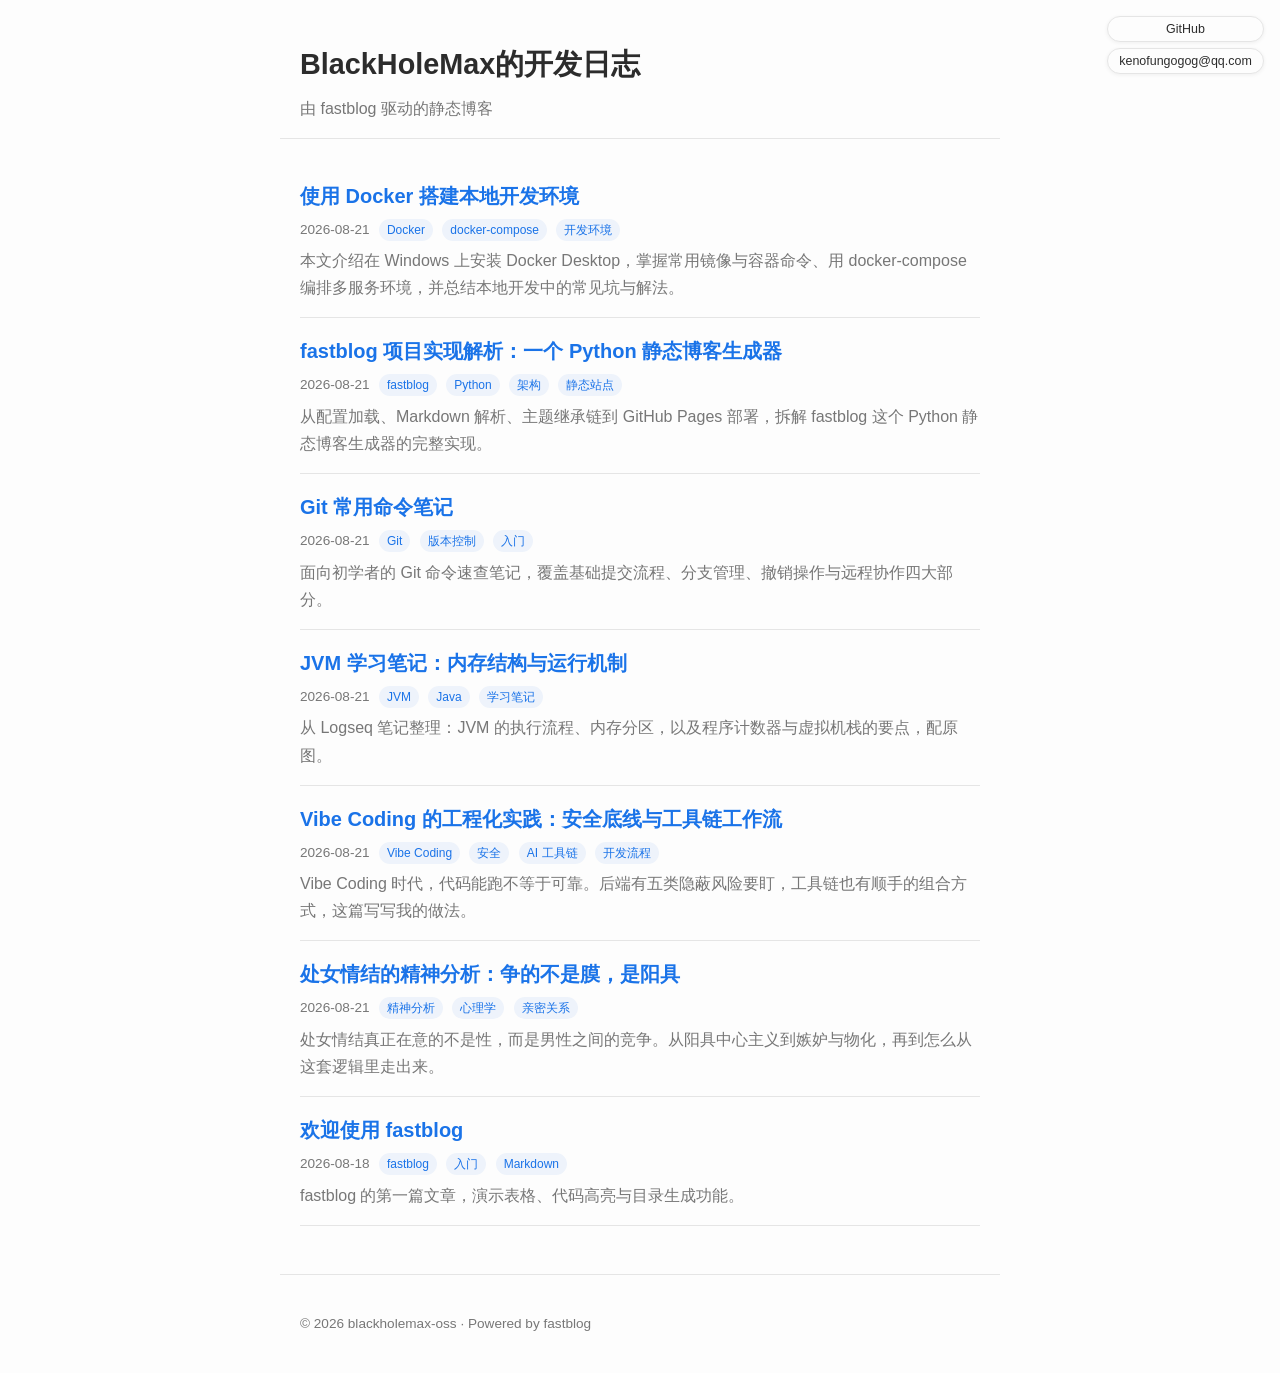
==== commit 14878973: "fastblog build 2026-10-02 14:52:13" ====
--- a/index.html
+++ b/index.html
@@ -12,6 +12,9 @@
 <nav class="social-links social-links--top-right" aria-label="社交账号">
   <a class="social-link social-link--github" href="https://github.com/blackholemax-oss" target="_blank" rel="noopener noreferrer" aria-label="GitHub">
     <span class="social-link-text">GitHub</span>
+  </a>
+  <a class="social-link social-link--email" href="mailto:kenofungogog@qq.com" target="_blank" rel="noopener noreferrer" aria-label="kenofungogog@qq.com">
+    <span class="social-link-text">kenofungogog@qq.com</span>
   </a>
 </nav>
 
